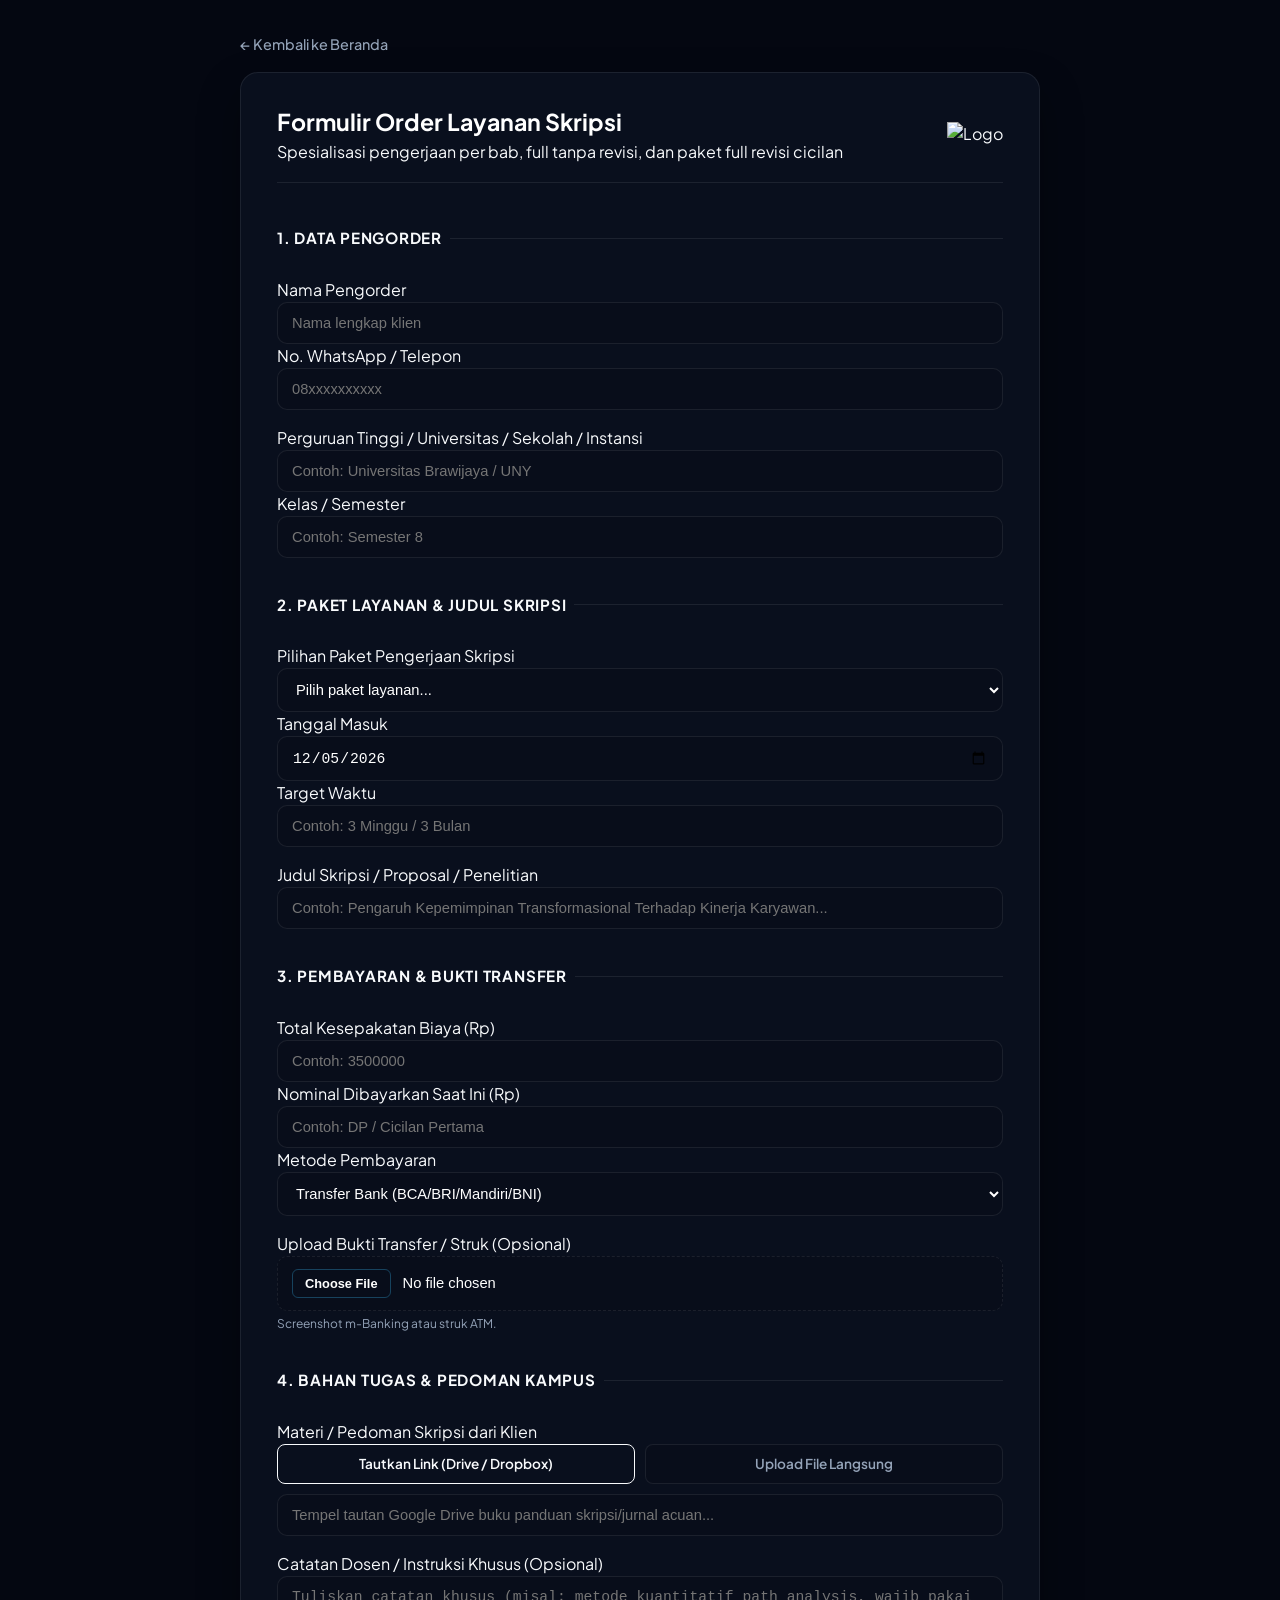
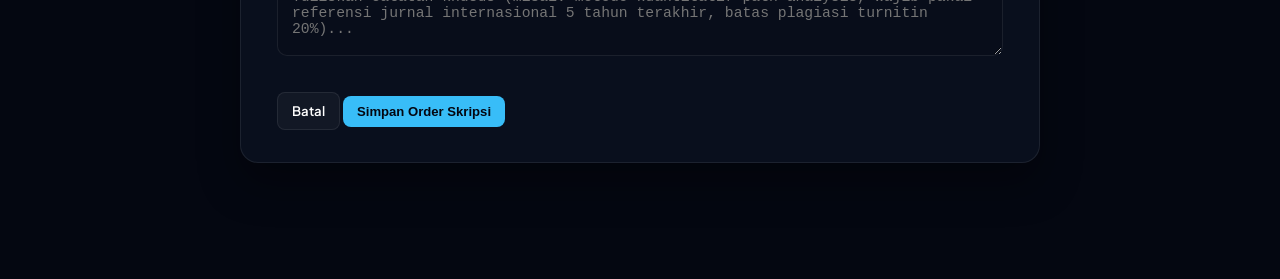
==== tambah-order.html @ 0f82cb57 "Add files via upload" ====
<!DOCTYPE html>
<html lang="id">
<head>
  <meta charset="UTF-8" />
  <meta name="viewport" content="width=device-width, initial-scale=1.0, viewport-fit=cover" />
  <title>Tambah Order Skripsi - JOKMASOK.CO</title>
  <link rel="preconnect" href="https://fonts.googleapis.com" />
  <link rel="preconnect" href="https://fonts.gstatic.com" crossorigin />
  <link href="https://fonts.googleapis.com/css2?family=Plus+Jakarta+Sans:wght@400;500;600;700&display=swap" rel="stylesheet" />
  <link rel="stylesheet" href="style.css" />
  <style>
    .form-page-container {
      max-width: 840px;
      margin: 32px auto;
      padding: 0 20px 60px;
    }

    .form-card {
      background: var(--panel-bg);
      border: 1px solid var(--panel-border);
      border-radius: 18px;
      padding: 32px 36px;
      box-shadow: 0 20px 40px rgba(0, 0, 0, 0.35);
      margin-top: 16px;
    }

    .form-header {
      margin-bottom: 24px;
      border-bottom: 1px solid rgba(255, 255, 255, 0.08);
      padding-bottom: 18px;
      display: flex;
      justify-content: space-between;
      align-items: center;
    }

    .form-header h1 {
      font-size: 1.45rem;
      font-weight: 700;
      color: #fff;
    }

    .form-section-title {
      font-size: 0.95rem;
      font-weight: 700;
      color: var(--accent-blue);
      text-transform: uppercase;
      letter-spacing: 0.05em;
      margin: 20px 0 12px;
      display: flex;
      align-items: center;
      gap: 8px;
    }

    .form-section-title::after {
      content: '';
      flex: 1;
      height: 1px;
      background: rgba(255, 255, 255, 0.08);
    }

    .form-grid {
      display: flex;
      flex-direction: column;
      gap: 16px;
    }

    .form-group select,
    .form-group textarea,
    .form-group input {
      background: #080d1a;
      border: 1px solid var(--panel-border);
      padding: 12px 14px;
      border-radius: 10px;
      color: #fff;
      font-size: 0.92rem;
      outline: none;
      width: 100%;
      transition: border-color 0.2s ease, box-shadow 0.2s ease;
    }

    .form-group textarea {
      resize: vertical;
      min-height: 80px;
    }

    .form-group select:focus,
    .form-group textarea:focus,
    .form-group input:focus {
      border-color: var(--accent-blue);
      box-shadow: 0 0 12px rgba(56, 189, 248, 0.25);
    }

    .form-group select option {
      background: #0d162e;
      color: #fff;
    }

    /* Sub-menu dinamis paket skripsi */
    .dynamic-box {
      background: rgba(56, 189, 248, 0.04);
      border: 1px dashed rgba(56, 189, 248, 0.25);
      border-radius: 12px;
      padding: 16px;
      margin-top: -6px;
      display: none;
      animation: fadeIn 0.25s ease-in-out;
    }

    .dynamic-box.active {
      display: block;
    }

    @keyframes fadeIn {
      from { opacity: 0; transform: translateY(-4px); }
      to { opacity: 1; transform: translateY(0); }
    }

    /* Selector Bahan Tugas */
    .attachment-mode-selector {
      display: flex;
      gap: 10px;
      margin-bottom: 10px;
    }

    .mode-btn {
      flex: 1;
      padding: 9px 12px;
      background: #080d1a;
      border: 1px solid var(--panel-border);
      color: var(--text-muted);
      border-radius: 8px;
      font-size: 0.85rem;
      font-weight: 600;
      text-align: center;
      cursor: pointer;
      transition: all 0.2s ease;
    }

    .mode-btn.active {
      background: var(--accent-soft);
      border-color: var(--accent-blue);
      color: var(--accent-blue);
    }

    .attachment-panel {
      display: none;
    }

    .attachment-panel.active {
      display: block;
    }

    .file-input-wrapper input[type="file"] {
      border: 1px dashed var(--panel-border);
      cursor: pointer;
    }

    .file-input-wrapper input[type="file"]::file-selector-button {
      background: var(--accent-soft);
      color: var(--accent-blue);
      border: 1px solid rgba(56, 189, 248, 0.3);
      padding: 6px 12px;
      border-radius: 6px;
      font-size: 0.8rem;
      font-weight: 600;
      cursor: pointer;
      margin-right: 12px;
      transition: all 0.2s ease;
    }

    .file-input-wrapper input[type="file"]::file-selector-button:hover {
      background: var(--accent-blue);
      color: #041022;
    }

    .btn-back {
      color: var(--text-muted);
      text-decoration: none;
      font-size: 0.9rem;
      font-weight: 500;
      display: inline-flex;
      align-items: center;
      gap: 6px;
      transition: color 0.2s;
    }

    .btn-back:hover {
      color: var(--accent-blue);
    }

    .info-badge {
      font-size: 0.78rem;
      color: var(--accent-blue);
      margin-top: 6px;
      display: block;
    }
  </style>
</head>
<body>

  <div class="form-page-container">
    <a href="index.html" class="btn-back">← Kembali ke Beranda</a>

    <div class="form-card elevate-card">
      <div class="form-header">
        <div>
          <h1>Formulir Order Layanan Skripsi</h1>
          <p class="subtitle">Spesialisasi pengerjaan per bab, full tanpa revisi, dan paket full revisi cicilan</p>
        </div>
        <img src="logo.png" alt="Logo" class="brand-logo" />
      </div>

      <form id="form-order-page" class="form-grid">
        
        <!-- ================= BAGIAN 1: IDENTITAS PENGORDER ================= -->
        <div class="form-section-title">1. Data Pengorder</div>

        <div class="form-group-row">
          <div class="form-group">
            <label for="client-name">Nama Pengorder</label>
            <input type="text" id="client-name" placeholder="Nama lengkap klien" required />
          </div>
          <div class="form-group">
            <label for="client-phone">No. WhatsApp / Telepon</label>
            <input type="tel" id="client-phone" placeholder="08xxxxxxxxxx" required />
          </div>
        </div>

        <div class="form-group-row">
          <div class="form-group" style="flex: 2;">
            <label for="client-institution">Perguruan Tinggi / Universitas / Sekolah / Instansi</label>
            <input type="text" id="client-institution" placeholder="Contoh: Universitas Brawijaya / UNY" required />
          </div>
          <div class="form-group" style="flex: 1;">
            <label for="client-level">Kelas / Semester</label>
            <input type="text" id="client-level" placeholder="Contoh: Semester 8" required />
          </div>
        </div>

        <!-- ================= BAGIAN 2: PAKET LAYANAN SKRIPSI ================= -->
        <div class="form-section-title">2. Paket Layanan & Judul Skripsi</div>

        <div class="form-group-row">
          <div class="form-group" style="flex: 2;">
            <label for="skripsi-package">Pilihan Paket Pengerjaan Skripsi</label>
            <select id="skripsi-package" required>
              <option value="" disabled selected>Pilih paket layanan...</option>
              <option value="Pengerjaan Per Bab">Pengerjaan Per Bab</option>
              <option value="Full Skripsi Tanpa Revisi">Full Skripsi Sekali Jadi (Tanpa Revisi)</option>
              <option value="Full Revisi Pengerjaan Skripsi">Full Revisi Pengerjaan Skripsi (Bisa Dicicil)</option>
              <option value="Tugas Non-Skripsi / Makalah / Lainnya">Tugas Lainnya (Makalah/Koding/PPT)</option>
            </select>
          </div>
          <div class="form-group" style="flex: 1;">
            <label for="order-date">Tanggal Masuk</label>
            <input type="date" id="order-date" required />
          </div>
          <div class="form-group" style="flex: 1;">
            <label for="duration">Target Waktu</label>
            <input type="text" id="duration" placeholder="Contoh: 3 Minggu / 3 Bulan" required />
          </div>
        </div>

        <!-- Dinamis 2A: Pemilihan Bab (Jika Pengerjaan Per Bab) -->
        <div id="box-per-bab" class="dynamic-box">
          <div class="form-group">
            <label for="selected-bab">Pilih Bab yang Dikerjakan</label>
            <select id="selected-bab">
              <option value="Bab 1 (Pendahuluan)">Bab 1 (Pendahuluan & Rumusan Masalah)</option>
              <option value="Bab 2 (Tinjauan Pustaka)">Bab 2 (Tinjauan Pustaka / Landasan Teori)</option>
              <option value="Bab 3 (Metodologi Penelitian)">Bab 3 (Metode Penelitian)</option>
              <option value="Bab 4 (Hasil & Pembahasan)">Bab 4 (Hasil & Pembahasan / Olah Data)</option>
              <option value="Bab 5 (Kesimpulan & Saran)">Bab 5 (Penutup / Kesimpulan)</option>
              <option value="Proposal (Bab 1 - 3)">Proposal Lengkap (Bab 1, 2, dan 3)</option>
              <option value="Bab 4 - 5 (Hasil & Penutup)">Bab 4 dan 5 (Hasil Penelitian & Penutup)</option>
            </select>
          </div>
        </div>

        <!-- Dinamis 2B: Skema Cicilan (Jika Full Revisi Skripsi) -->
        <div id="box-full-revisi" class="dynamic-box">
          <div class="form-group">
            <label for="installment-scheme">Pilih Skema Cicilan Pembayaran</label>
            <select id="installment-scheme">
              <option value="Pembayaran Per Revisi">Pembayaran Per Revisi (Bayar setiap kali acc revisi)</option>
              <option value="Per Minggu (12 Minggu)">Per Minggu (12 Kali Pembayaran / 12 Minggu)</option>
              <option value="Per Bulan (3 Bulan)">Per Bulan (3 Kali Pembayaran / 3 Bulan)</option>
              <option value="2x Bayar (DP 70% & Pelunasan 30%)">2x Pembayaran (DP 70% di Awal & 30% di Akhir)</option>
            </select>
            <span id="installment-hint" class="info-badge"></span>
          </div>
        </div>

        <div class="form-group">
          <label for="task-title">Judul Skripsi / Proposal / Penelitian</label>
          <input type="text" id="task-title" placeholder="Contoh: Pengaruh Kepemimpinan Transformasional Terhadap Kinerja Karyawan..." required />
        </div>

        <!-- ================= BAGIAN 3: KEUANGAN & PEMBAYARAN ================= -->
        <div class="form-section-title">3. Pembayaran & Bukti Transfer</div>

        <div class="form-group-row">
          <div class="form-group">
            <label for="total-deal-price">Total Kesepakatan Biaya (Rp)</label>
            <input type="number" id="total-deal-price" placeholder="Contoh: 3500000" min="0" required />
          </div>
          <div class="form-group">
            <label for="amount-paid">Nominal Dibayarkan Saat Ini (Rp)</label>
            <input type="number" id="amount-paid" placeholder="Contoh: DP / Cicilan Pertama" min="0" required />
          </div>
          <div class="form-group">
            <label for="payment-method">Metode Pembayaran</label>
            <select id="payment-method" required>
              <option value="Transfer Bank">Transfer Bank (BCA/BRI/Mandiri/BNI)</option>
              <option value="QRIS">QRIS All Payment</option>
              <option value="E-Wallet">E-Wallet (Dana/GoPay/OVO/ShopeePay)</option>
            </select>
          </div>
        </div>

        <!-- Bukti Pembayaran -->
        <div class="form-group file-input-wrapper">
          <label for="payment-proof-file">Upload Bukti Transfer / Struk (Opsional)</label>
          <input type="file" id="payment-proof-file" accept=".png,.jpg,.jpeg,.pdf" />
          <span style="font-size: 0.75rem; color: var(--text-muted); display: block; margin-top: 4px;">
            Screenshot m-Banking atau struk ATM.
          </span>
        </div>

        <!-- ================= BAGIAN 4: BAHAN SKRIPSI & INSTRUKSI ================= -->
        <div class="form-section-title">4. Bahan Tugas & Pedoman Kampus</div>

        <div class="form-group">
          <label>Materi / Pedoman Skripsi dari Klien</label>
          <div class="attachment-mode-selector">
            <div id="btn-mode-link" class="mode-btn active">Tautkan Link (Drive / Dropbox)</div>
            <div id="btn-mode-upload" class="mode-btn">Upload File Langsung</div>
          </div>

          <!-- Panel 1: Input Link -->
          <div id="panel-link" class="attachment-panel active">
            <input type="url" id="task-link" placeholder="Tempel tautan Google Drive buku panduan skripsi/jurnal acuan..." />
          </div>

          <!-- Panel 2: Upload File -->
          <div id="panel-upload" class="attachment-panel file-input-wrapper">
            <input type="file" id="task-file" accept=".pdf,.doc,.docx,.zip,.rar" />
          </div>
        </div>

        <div class="form-group">
          <label for="task-notes">Catatan Dosen / Instruksi Khusus (Opsional)</label>
          <textarea id="task-notes" placeholder="Tuliskan catatan khusus (misal: metode kuantitatif path analysis, wajib pakai referensi jurnal internasional 5 tahun terakhir, batas plagiasi turnitin 20%)..."></textarea>
        </div>

        <!-- Aksi Tombol -->
        <div class="modal-actions" style="margin-top: 14px;">
          <a href="index.html" class="btn-secondary" style="text-decoration: none;">Batal</a>
          <button type="submit" id="btn-submit-order" class="btn-primary">Simpan Order Skripsi</button>
        </div>

      </form>
    </div>
  </div>

  <script>
    // URL Web App Google Apps Script Terbaru
    const API_URL = "https://script.google.com/macros/s/AKfycbxgwyni7Nhd3OfDD9-manjDxLMxlhhfMTYyZ_dQqbTffcP61SidX2C4ayyUXBh-RObB/exec";

    document.addEventListener('DOMContentLoaded', () => {
      const dateInput = document.getElementById('order-date');
      if (dateInput) {
        dateInput.value = new Date().toISOString().split('T')[0];
      }

      const selectPackage = document.getElementById('skripsi-package');
      const boxPerBab = document.getElementById('box-per-bab');
      const boxFullRevisi = document.getElementById('box-full-revisi');
      const selectInstallment = document.getElementById('installment-scheme');
      const installmentHint = document.getElementById('installment-hint');
      const inputTotalDeal = document.getElementById('total-deal-price');
      const inputAmountPaid = document.getElementById('amount-paid');

      const updateHints = () => {
        const total = Number(inputTotalDeal.value) || 0;
        const scheme = selectInstallment.value;

        if (selectPackage.value === 'Full Revisi Pengerjaan Skripsi') {
          if (scheme === '2x Bayar (DP 70% & Pelunasan 30%)' && total > 0) {
            const dp70 = Math.round(total * 0.7);
            const sisa30 = total - dp70;
            installmentHint.textContent = `💡 DP 70%: Rp ${dp70.toLocaleString('id-ID')} | Sisa 30%: Rp ${sisa30.toLocaleString('id-ID')}`;
            if (!inputAmountPaid.value || inputAmountPaid.value == 0) {
              inputAmountPaid.value = dp70;
            }
          } else if (scheme === 'Per Minggu (12 Minggu)' && total > 0) {
            const perWeek = Math.round(total / 12);
            installmentHint.textContent = `💡 Cicilan 12x: sekitar Rp ${perWeek.toLocaleString('id-ID')} / minggu`;
          } else if (scheme === 'Per Bulan (3 Bulan)' && total > 0) {
            const perMonth = Math.round(total / 3);
            installmentHint.textContent = `💡 Cicilan 3x: sekitar Rp ${perMonth.toLocaleString('id-ID')} / bulan`;
          } else {
            installmentHint.textContent = '💡 Biaya ditagihkan bertahap setiap hasil revisi dosen diserahkan.';
          }
        }
      };

      selectPackage.addEventListener('change', () => {
        const val = selectPackage.value;
        if (val === 'Pengerjaan Per Bab') {
          boxPerBab.classList.add('active');
          boxFullRevisi.classList.remove('active');
        } else if (val === 'Full Revisi Pengerjaan Skripsi') {
          boxPerBab.classList.remove('active');
          boxFullRevisi.classList.add('active');
          updateHints();
        } else {
          boxPerBab.classList.remove('active');
          boxFullRevisi.classList.remove('active');
        }
      });

      selectInstallment.addEventListener('change', updateHints);
      inputTotalDeal.addEventListener('input', updateHints);

      const btnModeLink = document.getElementById('btn-mode-link');
      const btnModeUpload = document.getElementById('btn-mode-upload');
      const panelLink = document.getElementById('panel-link');
      const panelUpload = document.getElementById('panel-upload');
      let activeMode = 'link';

      btnModeLink.addEventListener('click', () => {
        activeMode = 'link';
        btnModeLink.classList.add('active');
        btnModeUpload.classList.remove('active');
        panelLink.classList.add('active');
        panelUpload.classList.remove('active');
      });

      btnModeUpload.addEventListener('click', () => {
        activeMode = 'upload';
        btnModeUpload.classList.add('active');
        btnModeLink.classList.remove('active');
        panelUpload.classList.add('active');
        panelLink.classList.remove('active');
      });

      const fileToBase64 = (file) => new Promise((resolve, reject) => {
        const reader = new FileReader();
        reader.readAsDataURL(file);
        reader.onload = () => resolve(reader.result.split(',')[1]);
        reader.onerror = (err) => reject(err);
      });

      const form = document.getElementById('form-order-page');
      form.addEventListener('submit', async (e) => {
        e.preventDefault();

        const submitBtn = document.getElementById('btn-submit-order');
        submitBtn.disabled = true;
        submitBtn.textContent = 'Menyimpan ke Sistem...';

        const clientName = document.getElementById('client-name').value.trim();
        const clientPhone = document.getElementById('client-phone').value.trim();
        const clientInstitution = document.getElementById('client-institution').value.trim();
        const clientLevel = document.getElementById('client-level').value.trim();

        const skripsiPackage = selectPackage.value;
        let packageDetail = skripsiPackage;
        let installmentDetail = '-';

        if (skripsiPackage === 'Pengerjaan Per Bab') {
          packageDetail = `Per Bab: ${document.getElementById('selected-bab').value}`;
        } else if (skripsiPackage === 'Full Revisi Pengerjaan Skripsi') {
          installmentDetail = selectInstallment.value;
        }

        const orderDate = document.getElementById('order-date').value;
        const duration = document.getElementById('duration').value.trim();
        const taskTitle = document.getElementById('task-title').value.trim();

        const totalDealPrice = Number(inputTotalDeal.value) || 0;
        const amountPaid = Number(inputAmountPaid.value) || 0;
        const paymentMethod = document.getElementById('payment-method').value;
        const taskNotes = document.getElementById('task-notes').value.trim();

        let attachmentLink = '';
        let taskFileBase64 = '';
        let taskFileName = '';
        let taskFileType = '';

        if (activeMode === 'link') {
          attachmentLink = document.getElementById('task-link').value.trim();
        } else {
          const taskFileInput = document.getElementById('task-file');
          if (taskFileInput.files.length > 0) {
            const f = taskFileInput.files[0];
            taskFileName = f.name;
            taskFileType = f.type;
            taskFileBase64 = await fileToBase64(f);
          }
        }

        let proofBase64 = '';
        let proofFileName = '';
        let proofFileType = '';
        const proofInput = document.getElementById('payment-proof-file');
        if (proofInput.files.length > 0) {
          const pf = proofInput.files[0];
          proofFileName = 'BUKTI_' + pf.name;
          proofFileType = pf.type;
          proofBase64 = await fileToBase64(pf);
        }

        const payload = {
          clientName,
          clientPhone,
          clientInstitution,
          clientLevel,
          packageDetail,
          installmentDetail,
          orderDate,
          duration,
          taskTitle,
          totalDealPrice,
          amountPaid,
          paymentMethod,
          attachmentLink,
          taskFileName,
          taskFileType,
          taskFileBase64,
          proofFileName,
          proofFileType,
          proofBase64,
          taskNotes
        };

        try {
          await fetch(API_URL, {
            method: 'POST',
            mode: 'no-cors',
            headers: { 'Content-Type': 'application/json' },
            body: JSON.stringify(payload)
          });

          alert('Order skripsi berhasil dicatat ke sistem!');
          window.location.href = 'index.html';
        } catch (err) {
          console.error(err);
          alert('Gagal menyimpan order.');
          submitBtn.disabled = false;
          submitBtn.textContent = 'Simpan Order Skripsi';
        }
      });
    });
  </script>
</body>
</html>
---- style.css ----
:root {
  --bg-main: #040711;
  --panel-bg: #090f1d;
  --panel-card: #0d1527;
  --panel-border: rgba(255, 255, 255, 0.08);
  --accent-cyan: #38bdf8;
  --accent-cyan-glow: rgba(56, 189, 248, 0.15);
  --text-main: #f8fafc;
  --text-muted: #94a3b8;
  --status-queue: #f59e0b;
  --status-progress: #38bdf8;
  --status-review: #a855f7;
  --status-success: #22c55e;
}

*, *::before, *::after {
  box-sizing: border-box;
  margin: 0;
  padding: 0;
}

html {
  font-size: 16px;
  -webkit-text-size-adjust: 100%;
}

body {
  background-color: var(--bg-main);
  color: var(--text-main);
  font-family: 'Plus Jakarta Sans', -apple-system, BlinkMacSystemFont, sans-serif;
  line-height: 1.5;
  min-height: 100dvh;
  padding-bottom: max(24px, env(safe-area-inset-bottom));
}

/* Animasi Muncul Lembut Halaman */
@keyframes fadeInUp {
  from {
    opacity: 0;
    transform: translateY(10px);
  }
  to {
    opacity: 1;
    transform: translateY(0);
  }
}

.app-container {
  width: 100%;
  max-width: 1100px;
  margin: 0 auto;
  padding: 16px 14px 40px;
  animation: fadeInUp 0.35s cubic-bezier(0.16, 1, 0.3, 1) forwards;
}

/* Header Sticky Mobile */
.app-header {
  position: sticky;
  top: 0;
  z-index: 100;
  background: rgba(4, 7, 17, 0.85);
  backdrop-filter: blur(14px);
  -webkit-backdrop-filter: blur(14px);
  border-bottom: 1px solid var(--panel-border);
  padding: 10px 16px;
  padding-top: max(10px, env(safe-area-inset-top));
  display: flex;
  justify-content: space-between;
  align-items: center;
}

.brand-wrapper {
  display: flex;
  align-items: center;
  gap: 12px;
}

.brand-title {
  font-size: 1.05rem;
  font-weight: 800;
  color: #fff;
  letter-spacing: -0.3px;
  line-height: 1.1;
}

.brand-tagline {
  font-size: 0.68rem;
  color: var(--accent-cyan);
  font-weight: 600;
}

/* Tombol dan Efek Sentuh */
.btn-icon {
  background: rgba(255, 255, 255, 0.05);
  border: 1px solid var(--panel-border);
  color: #fff;
  width: 38px;
  height: 38px;
  border-radius: 8px;
  display: inline-flex;
  align-items: center;
  justify-content: center;
  cursor: pointer;
  font-size: 1.1rem;
  transition: background 0.2s ease, transform 0.15s ease;
}

.btn-icon:hover {
  background: rgba(255, 255, 255, 0.1);
}

.btn-icon:active {
  transform: scale(0.95);
}

.btn-primary {
  background: var(--accent-cyan);
  color: #040711;
  font-size: 0.82rem;
  font-weight: 700;
  padding: 8px 14px;
  border-radius: 8px;
  border: none;
  cursor: pointer;
  text-decoration: none;
  display: inline-flex;
  align-items: center;
  justify-content: center;
  transition: transform 0.18s ease, opacity 0.18s ease, box-shadow 0.18s ease;
}

.btn-primary:hover {
  opacity: 0.92;
  box-shadow: 0 4px 14px rgba(56, 189, 248, 0.3);
}

.btn-primary:active {
  transform: scale(0.97);
}

.btn-secondary {
  background: rgba(255, 255, 255, 0.04);
  color: #fff;
  border: 1px solid var(--panel-border);
  font-size: 0.82rem;
  font-weight: 600;
  padding: 8px 14px;
  border-radius: 8px;
  cursor: pointer;
  text-decoration: none;
  display: inline-flex;
  align-items: center;
  justify-content: center;
  transition: background 0.18s ease, border-color 0.18s ease, transform 0.18s ease;
}

.btn-secondary:hover {
  background: rgba(255, 255, 255, 0.08);
  border-color: rgba(255, 255, 255, 0.18);
}

.btn-secondary:active {
  transform: scale(0.97);
}

/* Navigasi Drawer */
.menu-drawer {
  position: fixed;
  top: 0;
  left: -290px;
  width: min(280px, 80vw);
  height: 100%;
  background: var(--panel-bg);
  border-right: 1px solid var(--panel-border);
  z-index: 1000;
  padding: 20px 16px;
  transition: left 0.28s cubic-bezier(0.16, 1, 0.3, 1);
  display: flex;
  flex-direction: column;
}

.menu-drawer.open {
  left: 0;
}

.menu-overlay {
  position: fixed;
  inset: 0;
  background: rgba(0, 0, 0, 0.65);
  z-index: 999;
  opacity: 0;
  visibility: hidden;
  transition: opacity 0.25s ease;
}

.menu-overlay.active {
  opacity: 1;
  visibility: visible;
}

.nav-links {
  display: flex;
  flex-direction: column;
  gap: 6px;
  margin-top: 20px;
}

.nav-link {
  color: var(--text-muted);
  text-decoration: none;
  padding: 10px 14px;
  border-radius: 8px;
  font-size: 0.86rem;
  font-weight: 600;
  display: flex;
  align-items: center;
  gap: 10px;
  transition: background 0.2s ease, color 0.2s ease, transform 0.15s ease;
}

.nav-link:hover, .nav-link.active {
  background: var(--accent-cyan-glow);
  color: var(--accent-cyan);
  transform: translateX(3px);
}

/* Kartu Pintasan Hub & Animasi Melayang */
.hub-shortcuts {
  display: grid;
  grid-template-columns: repeat(auto-fit, minmax(280px, 1fr));
  gap: 12px;
  margin-bottom: 20px;
}

.hub-card {
  background: linear-gradient(145deg, rgba(13, 21, 39, 0.9) 0%, rgba(9, 15, 29, 0.9) 100%);
  border: 1px solid var(--panel-border);
  border-radius: 12px;
  padding: 16px;
  display: flex;
  flex-direction: column;
  justify-content: space-between;
  gap: 12px;
  transition: transform 0.22s ease, border-color 0.22s ease, box-shadow 0.22s ease;
}

.hub-card:hover {
  transform: translateY(-3px);
}

.hub-card.cyan {
  border-color: rgba(56, 189, 248, 0.25);
}

.hub-card.cyan:hover {
  border-color: rgba(56, 189, 248, 0.55);
  box-shadow: 0 10px 24px -6px rgba(56, 189, 248, 0.2);
}

.hub-card.amber {
  border-color: rgba(245, 158, 11, 0.25);
}

.hub-card.amber:hover {
  border-color: rgba(245, 158, 11, 0.55);
  box-shadow: 0 10px 24px -6px rgba(245, 158, 11, 0.2);
}

.hub-badge {
  font-size: 0.7rem;
  font-weight: 700;
  text-transform: uppercase;
  letter-spacing: 0.5px;
}

.hub-title {
  font-size: 1.05rem;
  color: #fff;
  margin: 2px 0 4px;
}

.hub-desc {
  font-size: 0.78rem;
  color: var(--text-muted);
}

/* Bagian Judul Section */
.section-header {
  display: flex;
  justify-content: space-between;
  align-items: flex-end;
  margin: 20px 0 10px;
}

.section-title {
  font-size: 0.88rem;
  font-weight: 700;
  color: #fff;
  letter-spacing: 0.2px;
}

.section-subtitle {
  font-size: 0.72rem;
  color: var(--text-muted);
}

/* Grid Kartu Metrik */
.metrics-row {
  display: grid;
  grid-template-columns: repeat(2, 1fr);
  gap: 10px;
  margin-bottom: 16px;
}

@media (min-width: 768px) {
  .metrics-row {
    grid-template-columns: repeat(4, 1fr);
    gap: 14px;
  }
}

.metric-box {
  background: var(--panel-bg);
  border: 1px solid var(--panel-border);
  border-radius: 12px;
  padding: 12px 14px;
  min-width: 0;
  transition: transform 0.2s ease, border-color 0.2s ease, background 0.2s ease;
}

.metric-box:hover {
  transform: translateY(-2px);
  border-color: rgba(255, 255, 255, 0.16);
  background: #0d1527;
}

.metric-label {
  font-size: 0.7rem;
  font-weight: 700;
  color: var(--text-muted);
  text-transform: uppercase;
  letter-spacing: 0.4px;
  white-space: nowrap;
  overflow: hidden;
  text-overflow: ellipsis;
}

.metric-val {
  font-size: clamp(1.1rem, 4vw, 1.45rem);
  font-weight: 800;
  color: #fff;
  margin: 3px 0 1px;
  white-space: nowrap;
  overflow: hidden;
  text-overflow: ellipsis;
}

.metric-hint {
  font-size: 0.68rem;
  color: var(--text-muted);
}

/* Tabel Responsif */
.table-panel {
  background: var(--panel-bg);
  border: 1px solid var(--panel-border);
  border-radius: 12px;
  padding: 14px;
  overflow-x: auto;
}

.data-table {
  width: 100%;
  border-collapse: collapse;
  font-size: 0.84rem;
  text-align: left;
}

.data-table th {
  padding: 10px 12px;
  border-bottom: 1px solid var(--panel-border);
  color: var(--text-muted);
  font-size: 0.72rem;
  text-transform: uppercase;
}

.data-table td {
  padding: 12px;
  border-bottom: 1px solid rgba(255, 255, 255, 0.04);
  color: #f1f5f9;
}

.data-table tr {
  transition: background 0.18s ease;
}

.data-table tr:hover td {
  background: rgba(255, 255, 255, 0.02);
}

/* Mode Kartu Mobile (Layar <= 640px) */
@media (max-width: 640px) {
  .table-panel {
    background: transparent;
    border: none;
    padding: 0;
  }

  .data-table, .data-table tbody {
    display: block;
    width: 100%;
  }

  .data-table thead {
    display: none;
  }

  .data-table tr {
    display: flex;
    flex-direction: column;
    background: var(--panel-bg);
    border: 1px solid var(--panel-border);
    border-radius: 12px;
    padding: 14px;
    margin-bottom: 10px;
    gap: 8px;
    transition: transform 0.2s ease, border-color 0.2s ease;
  }

  .data-table tr:active {
    transform: scale(0.99);
  }

  .data-table td {
    padding: 0;
    border: none;
  }

  .m-top {
    display: flex;
    justify-content: space-between;
    align-items: center;
  }

  .m-action {
    margin-top: 4px;
    padding-top: 8px;
    border-top: 1px solid rgba(255, 255, 255, 0.06);
  }

  .m-action .btn-secondary {
    width: 100%;
  }
}
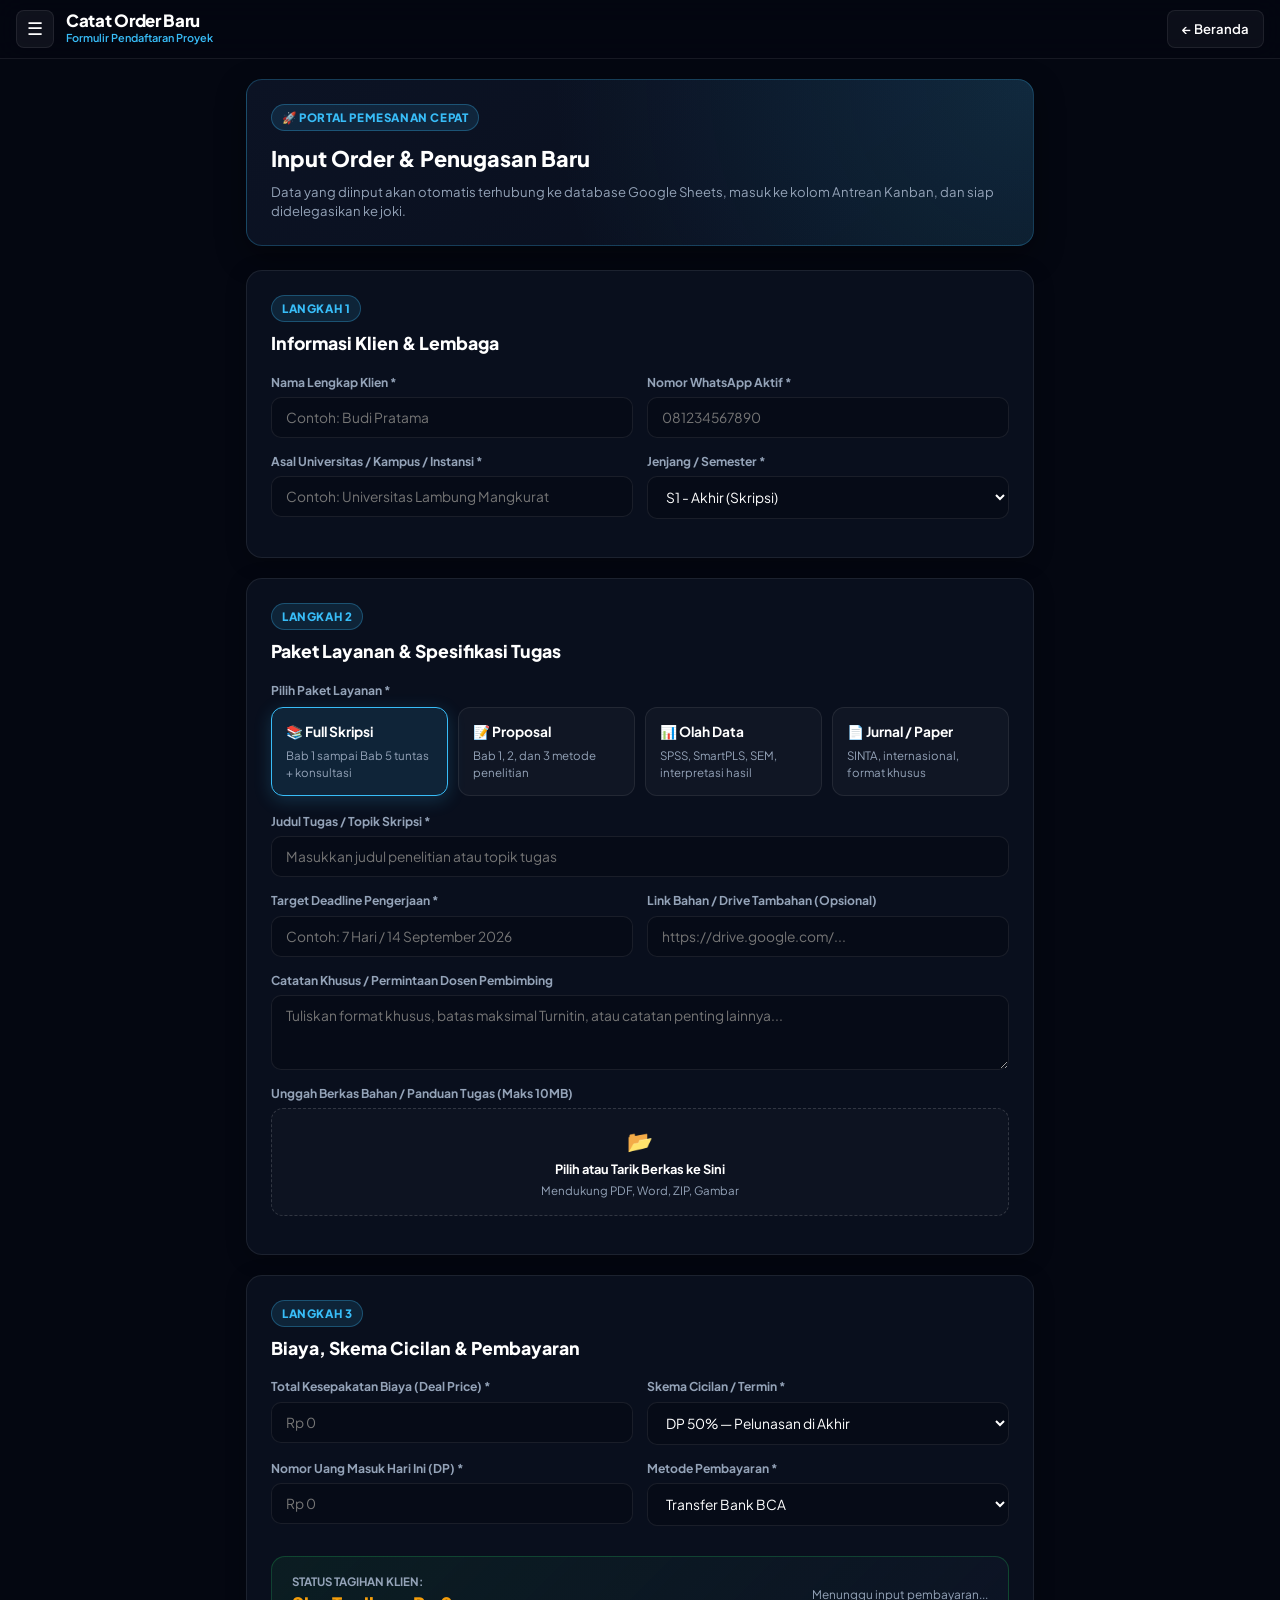
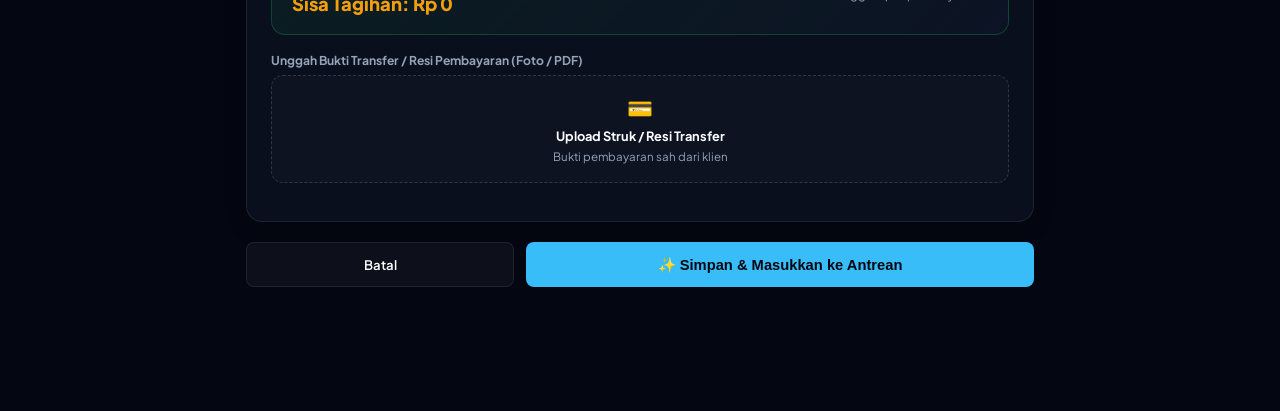
==== commit c37a1a2b: "Update tambah-order.html" ====
--- a/tambah-order.html
+++ b/tambah-order.html
@@ -2,557 +2,582 @@
 <html lang="id">
 <head>
   <meta charset="UTF-8" />
-  <meta name="viewport" content="width=device-width, initial-scale=1.0, viewport-fit=cover" />
-  <title>Tambah Order Skripsi - JOKMASOK.CO</title>
+  <meta name="viewport" content="width=device-width, initial-scale=1.0, maximum-scale=1.0, user-scalable=no, viewport-fit=cover" />
+  <title>Input Order Baru - JOKMASOK.CO</title>
   <link rel="preconnect" href="https://fonts.googleapis.com" />
   <link rel="preconnect" href="https://fonts.gstatic.com" crossorigin />
-  <link href="https://fonts.googleapis.com/css2?family=Plus+Jakarta+Sans:wght@400;500;600;700&display=swap" rel="stylesheet" />
+  <link href="https://fonts.googleapis.com/css2?family=Plus+Jakarta+Sans:wght@400;500;600;700;800&display=swap" rel="stylesheet" />
   <link rel="stylesheet" href="style.css" />
   <style>
-    .form-page-container {
-      max-width: 840px;
-      margin: 32px auto;
-      padding: 0 20px 60px;
-    }
-
-    .form-card {
+    /* Styling Khusus Formulir Premium */
+    .order-page-wrapper {
+      max-width: 820px;
+      margin: 20px auto;
+      padding: 0 16px 80px;
+    }
+
+    .order-hero-banner {
+      background: radial-gradient(circle at top right, rgba(56, 189, 248, 0.15) 0%, transparent 60%),
+                  linear-gradient(145deg, rgba(13, 21, 39, 0.9) 0%, rgba(9, 15, 29, 0.95) 100%);
+      border: 1px solid rgba(56, 189, 248, 0.25);
+      border-radius: 16px;
+      padding: 24px;
+      margin-bottom: 24px;
+      box-shadow: 0 10px 30px rgba(0, 0, 0, 0.4);
+    }
+
+    .form-step-container {
       background: var(--panel-bg);
       border: 1px solid var(--panel-border);
-      border-radius: 18px;
-      padding: 32px 36px;
-      box-shadow: 0 20px 40px rgba(0, 0, 0, 0.35);
-      margin-top: 16px;
-    }
-
-    .form-header {
-      margin-bottom: 24px;
-      border-bottom: 1px solid rgba(255, 255, 255, 0.08);
-      padding-bottom: 18px;
+      border-radius: 16px;
+      padding: 24px;
+      margin-bottom: 20px;
+      box-shadow: 0 4px 20px rgba(0, 0, 0, 0.25);
+    }
+
+    .step-badge {
+      display: inline-flex;
+      align-items: center;
+      gap: 6px;
+      background: rgba(56, 189, 248, 0.12);
+      border: 1px solid rgba(56, 189, 248, 0.3);
+      color: var(--accent-cyan);
+      font-size: 0.72rem;
+      font-weight: 800;
+      text-transform: uppercase;
+      letter-spacing: 0.6px;
+      padding: 4px 10px;
+      border-radius: 20px;
+      margin-bottom: 8px;
+    }
+
+    .step-title {
+      font-size: 1.1rem;
+      font-weight: 800;
+      color: #fff;
+      margin-bottom: 16px;
+    }
+
+    /* Pilihan Paket Visual (Card Selector) */
+    .package-grid {
+      display: grid;
+      grid-template-columns: repeat(auto-fit, minmax(160px, 1fr));
+      gap: 10px;
+      margin-bottom: 16px;
+    }
+
+    .package-card {
+      background: rgba(255, 255, 255, 0.03);
+      border: 1px solid var(--panel-border);
+      border-radius: 12px;
+      padding: 14px;
+      cursor: pointer;
+      transition: all 0.2s ease;
+      display: flex;
+      flex-direction: column;
+      justify-content: space-between;
+    }
+
+    .package-card:hover {
+      border-color: rgba(56, 189, 248, 0.4);
+      background: rgba(56, 189, 248, 0.05);
+      transform: translateY(-2px);
+    }
+
+    .package-card.selected {
+      border-color: var(--accent-cyan);
+      background: rgba(56, 189, 248, 0.12);
+      box-shadow: 0 4px 18px rgba(56, 189, 248, 0.2);
+    }
+
+    .package-card-name {
+      font-size: 0.86rem;
+      font-weight: 700;
+      color: #fff;
+      margin-bottom: 4px;
+    }
+
+    .package-card-desc {
+      font-size: 0.72rem;
+      color: var(--text-muted);
+    }
+
+    /* Input Field & Grid */
+    .form-grid-2 {
+      display: grid;
+      grid-template-columns: repeat(2, 1fr);
+      gap: 14px;
+    }
+
+    @media (max-width: 640px) {
+      .form-grid-2 {
+        grid-template-columns: 1fr;
+      }
+    }
+
+    .custom-input-group {
+      display: flex;
+      flex-direction: column;
+      gap: 6px;
+      margin-bottom: 14px;
+    }
+
+    .custom-input-group label {
+      font-size: 0.76rem;
+      font-weight: 700;
+      color: var(--text-muted);
+    }
+
+    .custom-input {
+      background: #060b17;
+      border: 1px solid var(--panel-border);
+      border-radius: 10px;
+      padding: 11px 14px;
+      color: #fff;
+      font-size: 0.86rem;
+      font-family: inherit;
+      outline: none;
+      transition: border-color 0.2s ease, box-shadow 0.2s ease;
+    }
+
+    .custom-input:focus {
+      border-color: var(--accent-cyan);
+      box-shadow: 0 0 0 3px rgba(56, 189, 248, 0.15);
+    }
+
+    /* Upload Box Estetik */
+    .upload-zone {
+      border: 1.5px dashed rgba(255, 255, 255, 0.15);
+      background: rgba(255, 255, 255, 0.02);
+      border-radius: 12px;
+      padding: 16px;
+      text-align: center;
+      cursor: pointer;
+      transition: all 0.2s ease;
+      position: relative;
+    }
+
+    .upload-zone:hover {
+      border-color: var(--accent-cyan);
+      background: rgba(56, 189, 248, 0.04);
+    }
+
+    .upload-zone input[type="file"] {
+      position: absolute;
+      inset: 0;
+      opacity: 0;
+      cursor: pointer;
+      width: 100%;
+      height: 100%;
+    }
+
+    /* Ringkasan Kalkulasi Live */
+    .live-finance-card {
+      background: linear-gradient(135deg, rgba(34, 197, 94, 0.08) 0%, rgba(15, 23, 42, 0.6) 100%);
+      border: 1px solid rgba(34, 197, 94, 0.25);
+      border-radius: 14px;
+      padding: 16px 20px;
+      margin: 16px 0;
       display: flex;
       justify-content: space-between;
       align-items: center;
-    }
-
-    .form-header h1 {
-      font-size: 1.45rem;
-      font-weight: 700;
-      color: #fff;
-    }
-
-    .form-section-title {
-      font-size: 0.95rem;
-      font-weight: 700;
-      color: var(--accent-blue);
-      text-transform: uppercase;
-      letter-spacing: 0.05em;
-      margin: 20px 0 12px;
-      display: flex;
-      align-items: center;
-      gap: 8px;
-    }
-
-    .form-section-title::after {
-      content: '';
-      flex: 1;
-      height: 1px;
-      background: rgba(255, 255, 255, 0.08);
-    }
-
-    .form-grid {
-      display: flex;
-      flex-direction: column;
-      gap: 16px;
-    }
-
-    .form-group select,
-    .form-group textarea,
-    .form-group input {
-      background: #080d1a;
-      border: 1px solid var(--panel-border);
-      padding: 12px 14px;
-      border-radius: 10px;
-      color: #fff;
-      font-size: 0.92rem;
-      outline: none;
-      width: 100%;
-      transition: border-color 0.2s ease, box-shadow 0.2s ease;
-    }
-
-    .form-group textarea {
-      resize: vertical;
-      min-height: 80px;
-    }
-
-    .form-group select:focus,
-    .form-group textarea:focus,
-    .form-group input:focus {
-      border-color: var(--accent-blue);
-      box-shadow: 0 0 12px rgba(56, 189, 248, 0.25);
-    }
-
-    .form-group select option {
-      background: #0d162e;
-      color: #fff;
-    }
-
-    /* Sub-menu dinamis paket skripsi */
-    .dynamic-box {
-      background: rgba(56, 189, 248, 0.04);
-      border: 1px dashed rgba(56, 189, 248, 0.25);
-      border-radius: 12px;
-      padding: 16px;
-      margin-top: -6px;
-      display: none;
-      animation: fadeIn 0.25s ease-in-out;
-    }
-
-    .dynamic-box.active {
-      display: block;
-    }
-
-    @keyframes fadeIn {
-      from { opacity: 0; transform: translateY(-4px); }
-      to { opacity: 1; transform: translateY(0); }
-    }
-
-    /* Selector Bahan Tugas */
-    .attachment-mode-selector {
-      display: flex;
-      gap: 10px;
-      margin-bottom: 10px;
-    }
-
-    .mode-btn {
-      flex: 1;
-      padding: 9px 12px;
-      background: #080d1a;
-      border: 1px solid var(--panel-border);
-      color: var(--text-muted);
-      border-radius: 8px;
-      font-size: 0.85rem;
-      font-weight: 600;
-      text-align: center;
-      cursor: pointer;
-      transition: all 0.2s ease;
-    }
-
-    .mode-btn.active {
-      background: var(--accent-soft);
-      border-color: var(--accent-blue);
-      color: var(--accent-blue);
-    }
-
-    .attachment-panel {
-      display: none;
-    }
-
-    .attachment-panel.active {
-      display: block;
-    }
-
-    .file-input-wrapper input[type="file"] {
-      border: 1px dashed var(--panel-border);
-      cursor: pointer;
-    }
-
-    .file-input-wrapper input[type="file"]::file-selector-button {
-      background: var(--accent-soft);
-      color: var(--accent-blue);
-      border: 1px solid rgba(56, 189, 248, 0.3);
-      padding: 6px 12px;
-      border-radius: 6px;
-      font-size: 0.8rem;
-      font-weight: 600;
-      cursor: pointer;
-      margin-right: 12px;
-      transition: all 0.2s ease;
-    }
-
-    .file-input-wrapper input[type="file"]::file-selector-button:hover {
-      background: var(--accent-blue);
-      color: #041022;
-    }
-
-    .btn-back {
-      color: var(--text-muted);
-      text-decoration: none;
-      font-size: 0.9rem;
-      font-weight: 500;
-      display: inline-flex;
-      align-items: center;
-      gap: 6px;
-      transition: color 0.2s;
-    }
-
-    .btn-back:hover {
-      color: var(--accent-blue);
-    }
-
-    .info-badge {
-      font-size: 0.78rem;
-      color: var(--accent-blue);
-      margin-top: 6px;
-      display: block;
+      flex-wrap: wrap;
+      gap: 12px;
     }
   </style>
 </head>
 <body>
 
-  <div class="form-page-container">
-    <a href="index.html" class="btn-back">← Kembali ke Beranda</a>
-
-    <div class="form-card elevate-card">
-      <div class="form-header">
-        <div>
-          <h1>Formulir Order Layanan Skripsi</h1>
-          <p class="subtitle">Spesialisasi pengerjaan per bab, full tanpa revisi, dan paket full revisi cicilan</p>
-        </div>
-        <img src="logo.png" alt="Logo" class="brand-logo" />
+  <!-- Menu Drawer Samping -->
+  <aside id="menu-drawer" class="menu-drawer">
+    <div style="display: flex; justify-content: space-between; align-items: center;">
+      <div>
+        <div style="font-weight: 800; font-size: 1.05rem; color: #fff;">JOKMASOK.CO</div>
+        <div style="font-size: 0.68rem; color: var(--accent-cyan);">Jasa Joki Aman dan Terpercaya</div>
       </div>
-
-      <form id="form-order-page" class="form-grid">
+      <button id="btn-close-menu" class="btn-icon" aria-label="Tutup Menu">✕</button>
+    </div>
+
+    <nav class="nav-links">
+      <a href="index.html" class="nav-link">📊 Dashboard Utama</a>
+      <a href="alur-tugas.html" class="nav-link">📋 Alur Tugas (Kanban)</a>
+      <a href="piutang-klien.html" class="nav-link">💰 Rekap Piutang Klien</a>
+      <a href="tambah-order.html" class="nav-link active">➕ Catat Order Baru</a>
+      <button id="menu-refresh" class="nav-link" style="background: none; border: none; width: 100%; cursor: pointer;">🔄 Sinkronkan Database</button>
+    </nav>
+  </aside>
+  <div id="sidebar-overlay" class="menu-overlay"></div>
+
+  <!-- Header Sticky -->
+  <header class="app-header">
+    <div class="brand-wrapper">
+      <button id="btn-open-menu" class="btn-icon" aria-label="Buka Menu">☰</button>
+      <div>
+        <div class="brand-title">Catat Order Baru</div>
+        <div class="brand-tagline">Formulir Pendaftaran Proyek</div>
+      </div>
+    </div>
+    <a href="index.html" class="btn-secondary">← Beranda</a>
+  </header>
+
+  <main class="order-page-wrapper">
+
+    <!-- Hero Header Info -->
+    <section class="order-hero-banner">
+      <span class="step-badge">🚀 Portal Pemesanan Cepat</span>
+      <h1 style="font-size: 1.35rem; font-weight: 800; color: #fff; margin: 4px 0 6px;">Input Order & Penugasan Baru</h1>
+      <p style="font-size: 0.82rem; color: var(--text-muted); line-height: 1.5; margin: 0;">
+        Data yang diinput akan otomatis terhubung ke database Google Sheets, masuk ke kolom Antrean Kanban, dan siap didelegasikan ke joki.
+      </p>
+    </section>
+
+    <form id="form-new-order">
+      
+      <!-- LANGKAH 1: DATA KLIEN -->
+      <section class="form-step-container">
+        <span class="step-badge">Langkah 1</span>
+        <h2 class="step-title">Informasi Klien & Lembaga</h2>
+
+        <div class="form-grid-2">
+          <div class="custom-input-group">
+            <label for="clientName">Nama Lengkap Klien *</label>
+            <input type="text" id="clientName" class="custom-input" placeholder="Contoh: Budi Pratama" required />
+          </div>
+
+          <div class="custom-input-group">
+            <label for="clientPhone">Nomor WhatsApp Aktif *</label>
+            <input type="tel" id="clientPhone" class="custom-input" placeholder="081234567890" required />
+          </div>
+        </div>
+
+        <div class="form-grid-2">
+          <div class="custom-input-group">
+            <label for="clientInstitution">Asal Universitas / Kampus / Instansi *</label>
+            <input type="text" id="clientInstitution" class="custom-input" placeholder="Contoh: Universitas Lambung Mangkurat" required />
+          </div>
+
+          <div class="custom-input-group">
+            <label for="clientLevel">Jenjang / Semester *</label>
+            <select id="clientLevel" class="custom-input" required>
+              <option value="S1 - Akhir (Skripsi)">S1 - Akhir (Skripsi)</option>
+              <option value="S1 - Semester Reguler">S1 - Semester Reguler</option>
+              <option value="D3 / D4 (Tugas Akhir)">D3 / D4 (Tugas Akhir)</option>
+              <option value="S2 (Tesis / Publikasi)">S2 (Tesis / Publikasi)</option>
+              <option value="Umum / Lainnya">Umum / Lainnya</option>
+            </select>
+          </div>
+        </div>
+      </section>
+
+      <!-- LANGKAH 2: SPESIFIKASI TUGAS & PAKET -->
+      <section class="form-step-container">
+        <span class="step-badge">Langkah 2</span>
+        <h2 class="step-title">Paket Layanan & Spesifikasi Tugas</h2>
+
+        <label style="font-size: 0.76rem; font-weight: 700; color: var(--text-muted); display: block; margin-bottom: 8px;">
+          Pilih Paket Layanan *
+        </label>
         
-        <!-- ================= BAGIAN 1: IDENTITAS PENGORDER ================= -->
-        <div class="form-section-title">1. Data Pengorder</div>
-
-        <div class="form-group-row">
-          <div class="form-group">
-            <label for="client-name">Nama Pengorder</label>
-            <input type="text" id="client-name" placeholder="Nama lengkap klien" required />
-          </div>
-          <div class="form-group">
-            <label for="client-phone">No. WhatsApp / Telepon</label>
-            <input type="tel" id="client-phone" placeholder="08xxxxxxxxxx" required />
-          </div>
-        </div>
-
-        <div class="form-group-row">
-          <div class="form-group" style="flex: 2;">
-            <label for="client-institution">Perguruan Tinggi / Universitas / Sekolah / Instansi</label>
-            <input type="text" id="client-institution" placeholder="Contoh: Universitas Brawijaya / UNY" required />
-          </div>
-          <div class="form-group" style="flex: 1;">
-            <label for="client-level">Kelas / Semester</label>
-            <input type="text" id="client-level" placeholder="Contoh: Semester 8" required />
-          </div>
-        </div>
-
-        <!-- ================= BAGIAN 2: PAKET LAYANAN SKRIPSI ================= -->
-        <div class="form-section-title">2. Paket Layanan & Judul Skripsi</div>
-
-        <div class="form-group-row">
-          <div class="form-group" style="flex: 2;">
-            <label for="skripsi-package">Pilihan Paket Pengerjaan Skripsi</label>
-            <select id="skripsi-package" required>
-              <option value="" disabled selected>Pilih paket layanan...</option>
-              <option value="Pengerjaan Per Bab">Pengerjaan Per Bab</option>
-              <option value="Full Skripsi Tanpa Revisi">Full Skripsi Sekali Jadi (Tanpa Revisi)</option>
-              <option value="Full Revisi Pengerjaan Skripsi">Full Revisi Pengerjaan Skripsi (Bisa Dicicil)</option>
-              <option value="Tugas Non-Skripsi / Makalah / Lainnya">Tugas Lainnya (Makalah/Koding/PPT)</option>
+        <input type="hidden" id="packageDetail" value="Skripsi Full Bab" required />
+        <div class="package-grid">
+          <div class="package-card selected" data-pkg="Skripsi Full Bab">
+            <div class="package-card-name">📚 Full Skripsi</div>
+            <div class="package-card-desc">Bab 1 sampai Bab 5 tuntas + konsultasi</div>
+          </div>
+          <div class="package-card" data-pkg="Proposal (Bab 1-3)">
+            <div class="package-card-name">📝 Proposal</div>
+            <div class="package-card-desc">Bab 1, 2, dan 3 metode penelitian</div>
+          </div>
+          <div class="package-card" data-pkg="Olah Data & Analisis">
+            <div class="package-card-name">📊 Olah Data</div>
+            <div class="package-card-desc">SPSS, SmartPLS, SEM, interpretasi hasil</div>
+          </div>
+          <div class="package-card" data-pkg="Jurnal & Makalah">
+            <div class="package-card-name">📄 Jurnal / Paper</div>
+            <div class="package-card-desc">SINTA, internasional, format khusus</div>
+          </div>
+        </div>
+
+        <div class="custom-input-group">
+          <label for="taskTitle">Judul Tugas / Topik Skripsi *</label>
+          <input type="text" id="taskTitle" class="custom-input" placeholder="Masukkan judul penelitian atau topik tugas" required />
+        </div>
+
+        <div class="form-grid-2">
+          <div class="custom-input-group">
+            <label for="duration">Target Deadline Pengerjaan *</label>
+            <input type="text" id="duration" class="custom-input" placeholder="Contoh: 7 Hari / 14 September 2026" required />
+          </div>
+
+          <div class="custom-input-group">
+            <label for="attachmentLink">Link Bahan / Drive Tambahan (Opsional)</label>
+            <input type="url" id="attachmentLink" class="custom-input" placeholder="https://drive.google.com/..." />
+          </div>
+        </div>
+
+        <div class="custom-input-group">
+          <label for="taskNotes">Catatan Khusus / Permintaan Dosen Pembimbing</label>
+          <textarea id="taskNotes" class="custom-input" rows="3" placeholder="Tuliskan format khusus, batas maksimal Turnitin, atau catatan penting lainnya..."></textarea>
+        </div>
+
+        <!-- Upload File Bahan Langsung -->
+        <div class="custom-input-group">
+          <label>Unggah Berkas Bahan / Panduan Tugas (Maks 10MB)</label>
+          <div class="upload-zone" id="zone-task-file">
+            <input type="file" id="taskFileInput" accept=".pdf,.doc,.docx,.zip,.rar,.png,.jpg,.jpeg" />
+            <div style="font-size: 1.3rem; margin-bottom: 4px;">📂</div>
+            <div id="label-task-file" style="font-size: 0.8rem; font-weight: 700; color: #fff;">Pilih atau Tarik Berkas ke Sini</div>
+            <div style="font-size: 0.72rem; color: var(--text-muted); margin-top: 2px;">Mendukung PDF, Word, ZIP, Gambar</div>
+          </div>
+        </div>
+      </section>
+
+      <!-- LANGKAH 3: KEUANGAN & PEMBAYARAN -->
+      <section class="form-step-container">
+        <span class="step-badge">Langkah 3</span>
+        <h2 class="step-title">Biaya, Skema Cicilan & Pembayaran</h2>
+
+        <div class="form-grid-2">
+          <div class="custom-input-group">
+            <label for="totalDealPrice">Total Kesepakatan Biaya (Deal Price) *</label>
+            <input type="text" id="totalDealPrice" class="custom-input" placeholder="Rp 0" required />
+          </div>
+
+          <div class="custom-input-group">
+            <label for="installmentDetail">Skema Cicilan / Termin *</label>
+            <select id="installmentDetail" class="custom-input" required>
+              <option value="DP 50% - Pelunasan Akhir">DP 50% — Pelunasan di Akhir</option>
+              <option value="3 Kali Termin (Bab 1, 2-3, 4-5)">3 Kali Termin (Bab 1, 2-3, 4-5)</option>
+              <option value="Lunas di Depan (Full 100%)">Lunas di Depan (Full 100%)</option>
+              <option value="DP Bebas">DP Fleksibel</option>
             </select>
           </div>
-          <div class="form-group" style="flex: 1;">
-            <label for="order-date">Tanggal Masuk</label>
-            <input type="date" id="order-date" required />
-          </div>
-          <div class="form-group" style="flex: 1;">
-            <label for="duration">Target Waktu</label>
-            <input type="text" id="duration" placeholder="Contoh: 3 Minggu / 3 Bulan" required />
-          </div>
-        </div>
-
-        <!-- Dinamis 2A: Pemilihan Bab (Jika Pengerjaan Per Bab) -->
-        <div id="box-per-bab" class="dynamic-box">
-          <div class="form-group">
-            <label for="selected-bab">Pilih Bab yang Dikerjakan</label>
-            <select id="selected-bab">
-              <option value="Bab 1 (Pendahuluan)">Bab 1 (Pendahuluan & Rumusan Masalah)</option>
-              <option value="Bab 2 (Tinjauan Pustaka)">Bab 2 (Tinjauan Pustaka / Landasan Teori)</option>
-              <option value="Bab 3 (Metodologi Penelitian)">Bab 3 (Metode Penelitian)</option>
-              <option value="Bab 4 (Hasil & Pembahasan)">Bab 4 (Hasil & Pembahasan / Olah Data)</option>
-              <option value="Bab 5 (Kesimpulan & Saran)">Bab 5 (Penutup / Kesimpulan)</option>
-              <option value="Proposal (Bab 1 - 3)">Proposal Lengkap (Bab 1, 2, dan 3)</option>
-              <option value="Bab 4 - 5 (Hasil & Penutup)">Bab 4 dan 5 (Hasil Penelitian & Penutup)</option>
+        </div>
+
+        <div class="form-grid-2">
+          <div class="custom-input-group">
+            <label for="amountPaid">Nomor Uang Masuk Hari Ini (DP) *</label>
+            <input type="text" id="amountPaid" class="custom-input" placeholder="Rp 0" required />
+          </div>
+
+          <div class="custom-input-group">
+            <label for="paymentMethod">Metode Pembayaran *</label>
+            <select id="paymentMethod" class="custom-input" required>
+              <option value="BCA Transfer">Transfer Bank BCA</option>
+              <option value="Mandiri Transfer">Transfer Bank Mandiri</option>
+              <option value="BRI / BNI Transfer">Transfer BRI / BNI</option>
+              <option value="QRIS All Payment">QRIS Instant</option>
+              <option value="E-Wallet (Dana/OVO/ShopeePay)">E-Wallet (Dana / OVO / Shopee)</option>
             </select>
           </div>
         </div>
 
-        <!-- Dinamis 2B: Skema Cicilan (Jika Full Revisi Skripsi) -->
-        <div id="box-full-revisi" class="dynamic-box">
-          <div class="form-group">
-            <label for="installment-scheme">Pilih Skema Cicilan Pembayaran</label>
-            <select id="installment-scheme">
-              <option value="Pembayaran Per Revisi">Pembayaran Per Revisi (Bayar setiap kali acc revisi)</option>
-              <option value="Per Minggu (12 Minggu)">Per Minggu (12 Kali Pembayaran / 12 Minggu)</option>
-              <option value="Per Bulan (3 Bulan)">Per Bulan (3 Kali Pembayaran / 3 Bulan)</option>
-              <option value="2x Bayar (DP 70% & Pelunasan 30%)">2x Pembayaran (DP 70% di Awal & 30% di Akhir)</option>
-            </select>
-            <span id="installment-hint" class="info-badge"></span>
-          </div>
-        </div>
-
-        <div class="form-group">
-          <label for="task-title">Judul Skripsi / Proposal / Penelitian</label>
-          <input type="text" id="task-title" placeholder="Contoh: Pengaruh Kepemimpinan Transformasional Terhadap Kinerja Karyawan..." required />
-        </div>
-
-        <!-- ================= BAGIAN 3: KEUANGAN & PEMBAYARAN ================= -->
-        <div class="form-section-title">3. Pembayaran & Bukti Transfer</div>
-
-        <div class="form-group-row">
-          <div class="form-group">
-            <label for="total-deal-price">Total Kesepakatan Biaya (Rp)</label>
-            <input type="number" id="total-deal-price" placeholder="Contoh: 3500000" min="0" required />
-          </div>
-          <div class="form-group">
-            <label for="amount-paid">Nominal Dibayarkan Saat Ini (Rp)</label>
-            <input type="number" id="amount-paid" placeholder="Contoh: DP / Cicilan Pertama" min="0" required />
-          </div>
-          <div class="form-group">
-            <label for="payment-method">Metode Pembayaran</label>
-            <select id="payment-method" required>
-              <option value="Transfer Bank">Transfer Bank (BCA/BRI/Mandiri/BNI)</option>
-              <option value="QRIS">QRIS All Payment</option>
-              <option value="E-Wallet">E-Wallet (Dana/GoPay/OVO/ShopeePay)</option>
-            </select>
-          </div>
-        </div>
-
-        <!-- Bukti Pembayaran -->
-        <div class="form-group file-input-wrapper">
-          <label for="payment-proof-file">Upload Bukti Transfer / Struk (Opsional)</label>
-          <input type="file" id="payment-proof-file" accept=".png,.jpg,.jpeg,.pdf" />
-          <span style="font-size: 0.75rem; color: var(--text-muted); display: block; margin-top: 4px;">
-            Screenshot m-Banking atau struk ATM.
-          </span>
-        </div>
-
-        <!-- ================= BAGIAN 4: BAHAN SKRIPSI & INSTRUKSI ================= -->
-        <div class="form-section-title">4. Bahan Tugas & Pedoman Kampus</div>
-
-        <div class="form-group">
-          <label>Materi / Pedoman Skripsi dari Klien</label>
-          <div class="attachment-mode-selector">
-            <div id="btn-mode-link" class="mode-btn active">Tautkan Link (Drive / Dropbox)</div>
-            <div id="btn-mode-upload" class="mode-btn">Upload File Langsung</div>
-          </div>
-
-          <!-- Panel 1: Input Link -->
-          <div id="panel-link" class="attachment-panel active">
-            <input type="url" id="task-link" placeholder="Tempel tautan Google Drive buku panduan skripsi/jurnal acuan..." />
-          </div>
-
-          <!-- Panel 2: Upload File -->
-          <div id="panel-upload" class="attachment-panel file-input-wrapper">
-            <input type="file" id="task-file" accept=".pdf,.doc,.docx,.zip,.rar" />
-          </div>
-        </div>
-
-        <div class="form-group">
-          <label for="task-notes">Catatan Dosen / Instruksi Khusus (Opsional)</label>
-          <textarea id="task-notes" placeholder="Tuliskan catatan khusus (misal: metode kuantitatif path analysis, wajib pakai referensi jurnal internasional 5 tahun terakhir, batas plagiasi turnitin 20%)..."></textarea>
-        </div>
-
-        <!-- Aksi Tombol -->
-        <div class="modal-actions" style="margin-top: 14px;">
-          <a href="index.html" class="btn-secondary" style="text-decoration: none;">Batal</a>
-          <button type="submit" id="btn-submit-order" class="btn-primary">Simpan Order Skripsi</button>
-        </div>
-
-      </form>
-    </div>
-  </div>
+        <!-- Live Preview Sisa Tagihan -->
+        <div class="live-finance-card">
+          <div>
+            <div style="font-size: 0.72rem; color: var(--text-muted); font-weight: 700; text-transform: uppercase;">Status Tagihan Klien:</div>
+            <div id="live-unpaid-text" style="font-size: 1.15rem; font-weight: 800; color: #f59e0b;">Sisa Tagihan: Rp 0</div>
+          </div>
+          <div style="font-size: 0.74rem; color: var(--text-muted); text-align: right;" id="live-payment-status">
+            Menunggu input pembayaran...
+          </div>
+        </div>
+
+        <!-- Upload Bukti Transfer -->
+        <div class="custom-input-group">
+          <label>Unggah Bukti Transfer / Resi Pembayaran (Foto / PDF)</label>
+          <div class="upload-zone" id="zone-proof-file">
+            <input type="file" id="proofFileInput" accept="image/*,.pdf" />
+            <div style="font-size: 1.3rem; margin-bottom: 4px;">💳</div>
+            <div id="label-proof-file" style="font-size: 0.8rem; font-weight: 700; color: #fff;">Upload Struk / Resi Transfer</div>
+            <div style="font-size: 0.72rem; color: var(--text-muted); margin-top: 2px;">Bukti pembayaran sah dari klien</div>
+          </div>
+        </div>
+      </section>
+
+      <!-- Tombol Aksi Submit -->
+      <div style="display: flex; gap: 12px; margin-top: 10px;">
+        <a href="index.html" class="btn-secondary" style="flex: 1; text-align: center; padding: 12px;">Batal</a>
+        <button type="submit" id="btn-submit-order" class="btn-primary" style="flex: 2; padding: 12px; font-size: 0.92rem;">
+          ✨ Simpan & Masukkan ke Antrean
+        </button>
+      </div>
+
+    </form>
+  </main>
 
   <script>
-    // URL Web App Google Apps Script Terbaru
     const API_URL = "https://script.google.com/macros/s/AKfycbxgwyni7Nhd3OfDD9-manjDxLMxlhhfMTYyZ_dQqbTffcP61SidX2C4ayyUXBh-RObB/exec";
 
-    document.addEventListener('DOMContentLoaded', () => {
-      const dateInput = document.getElementById('order-date');
-      if (dateInput) {
-        dateInput.value = new Date().toISOString().split('T')[0];
+    // Format Rupiah Otomatis
+    const formatRupiah = (val) => {
+      const num = Number(val) || 0;
+      return "Rp " + num.toLocaleString('id-ID');
+    };
+
+    const unformatRupiah = (val) => {
+      return Number(String(val).replace(/[^0-9]/g, '')) || 0;
+    };
+
+    const inputDeal = document.getElementById('totalDealPrice');
+    const inputPaid = document.getElementById('amountPaid');
+    const liveUnpaidText = document.getElementById('live-unpaid-text');
+    const livePaymentStatus = document.getElementById('live-payment-status');
+
+    const updateLiveCalc = () => {
+      const deal = unformatRupiah(inputDeal.value);
+      const paid = unformatRupiah(inputPaid.value);
+      const remaining = Math.max(0, deal - paid);
+
+      liveUnpaidText.textContent = `Sisa Tagihan: ${formatRupiah(remaining)}`;
+
+      if (deal > 0 && remaining === 0) {
+        livePaymentStatus.innerHTML = '<span style="color: #4ade80; font-weight: 700;">✓ Pembayaran Lunas di Depan</span>';
+      } else if (paid > 0) {
+        const percent = Math.round((paid / deal) * 100);
+        livePaymentStatus.innerHTML = `<span style="color: #38bdf8; font-weight: 700;">DP Diterima (${percent}%)</span>`;
+      } else {
+        livePaymentStatus.textContent = 'Belum ada pembayaran masuk.';
       }
-
-      const selectPackage = document.getElementById('skripsi-package');
-      const boxPerBab = document.getElementById('box-per-bab');
-      const boxFullRevisi = document.getElementById('box-full-revisi');
-      const selectInstallment = document.getElementById('installment-scheme');
-      const installmentHint = document.getElementById('installment-hint');
-      const inputTotalDeal = document.getElementById('total-deal-price');
-      const inputAmountPaid = document.getElementById('amount-paid');
-
-      const updateHints = () => {
-        const total = Number(inputTotalDeal.value) || 0;
-        const scheme = selectInstallment.value;
-
-        if (selectPackage.value === 'Full Revisi Pengerjaan Skripsi') {
-          if (scheme === '2x Bayar (DP 70% & Pelunasan 30%)' && total > 0) {
-            const dp70 = Math.round(total * 0.7);
-            const sisa30 = total - dp70;
-            installmentHint.textContent = `💡 DP 70%: Rp ${dp70.toLocaleString('id-ID')} | Sisa 30%: Rp ${sisa30.toLocaleString('id-ID')}`;
-            if (!inputAmountPaid.value || inputAmountPaid.value == 0) {
-              inputAmountPaid.value = dp70;
-            }
-          } else if (scheme === 'Per Minggu (12 Minggu)' && total > 0) {
-            const perWeek = Math.round(total / 12);
-            installmentHint.textContent = `💡 Cicilan 12x: sekitar Rp ${perWeek.toLocaleString('id-ID')} / minggu`;
-          } else if (scheme === 'Per Bulan (3 Bulan)' && total > 0) {
-            const perMonth = Math.round(total / 3);
-            installmentHint.textContent = `💡 Cicilan 3x: sekitar Rp ${perMonth.toLocaleString('id-ID')} / bulan`;
-          } else {
-            installmentHint.textContent = '💡 Biaya ditagihkan bertahap setiap hasil revisi dosen diserahkan.';
-          }
-        }
-      };
-
-      selectPackage.addEventListener('change', () => {
-        const val = selectPackage.value;
-        if (val === 'Pengerjaan Per Bab') {
-          boxPerBab.classList.add('active');
-          boxFullRevisi.classList.remove('active');
-        } else if (val === 'Full Revisi Pengerjaan Skripsi') {
-          boxPerBab.classList.remove('active');
-          boxFullRevisi.classList.add('active');
-          updateHints();
-        } else {
-          boxPerBab.classList.remove('active');
-          boxFullRevisi.classList.remove('active');
-        }
+    };
+
+    const applyMask = (el) => {
+      el.addEventListener('input', (e) => {
+        let val = unformatRupiah(e.target.value);
+        e.target.value = val === 0 ? '' : formatRupiah(val);
+        updateLiveCalc();
       });
-
-      selectInstallment.addEventListener('change', updateHints);
-      inputTotalDeal.addEventListener('input', updateHints);
-
-      const btnModeLink = document.getElementById('btn-mode-link');
-      const btnModeUpload = document.getElementById('btn-mode-upload');
-      const panelLink = document.getElementById('panel-link');
-      const panelUpload = document.getElementById('panel-upload');
-      let activeMode = 'link';
-
-      btnModeLink.addEventListener('click', () => {
-        activeMode = 'link';
-        btnModeLink.classList.add('active');
-        btnModeUpload.classList.remove('active');
-        panelLink.classList.add('active');
-        panelUpload.classList.remove('active');
+    };
+
+    applyMask(inputDeal);
+    applyMask(inputPaid);
+
+    // Pemilihan Paket Visual (Card Click)
+    const pkgCards = document.querySelectorAll('.package-card');
+    const pkgInput = document.getElementById('packageDetail');
+
+    pkgCards.forEach(card => {
+      card.addEventListener('click', () => {
+        pkgCards.forEach(c => c.classList.remove('selected'));
+        card.classList.add('selected');
+        pkgInput.value = card.getAttribute('data-pkg');
       });
-
-      btnModeUpload.addEventListener('click', () => {
-        activeMode = 'upload';
-        btnModeUpload.classList.add('active');
-        btnModeLink.classList.remove('active');
-        panelUpload.classList.add('active');
-        panelLink.classList.remove('active');
-      });
-
-      const fileToBase64 = (file) => new Promise((resolve, reject) => {
+    });
+
+    // Indikator File Upload
+    const taskFileInput = document.getElementById('taskFileInput');
+    const labelTaskFile = document.getElementById('label-task-file');
+    taskFileInput.addEventListener('change', (e) => {
+      if (e.target.files.length > 0) {
+        labelTaskFile.textContent = `✓ ${e.target.files[0].name}`;
+        labelTaskFile.style.color = '#38bdf8';
+      }
+    });
+
+    const proofFileInput = document.getElementById('proofFileInput');
+    const labelProofFile = document.getElementById('label-proof-file');
+    proofFileInput.addEventListener('change', (e) => {
+      if (e.target.files.length > 0) {
+        labelProofFile.textContent = `✓ ${e.target.files[0].name}`;
+        labelProofFile.style.color = '#4ade80';
+      }
+    });
+
+    // Konversi File ke Base64
+    const fileToBase64 = (file) => {
+      return new Promise((resolve, reject) => {
         const reader = new FileReader();
         reader.readAsDataURL(file);
         reader.onload = () => resolve(reader.result.split(',')[1]);
-        reader.onerror = (err) => reject(err);
+        reader.onerror = error => reject(error);
       });
-
-      const form = document.getElementById('form-order-page');
-      form.addEventListener('submit', async (e) => {
-        e.preventDefault();
-
-        const submitBtn = document.getElementById('btn-submit-order');
-        submitBtn.disabled = true;
-        submitBtn.textContent = 'Menyimpan ke Sistem...';
-
-        const clientName = document.getElementById('client-name').value.trim();
-        const clientPhone = document.getElementById('client-phone').value.trim();
-        const clientInstitution = document.getElementById('client-institution').value.trim();
-        const clientLevel = document.getElementById('client-level').value.trim();
-
-        const skripsiPackage = selectPackage.value;
-        let packageDetail = skripsiPackage;
-        let installmentDetail = '-';
-
-        if (skripsiPackage === 'Pengerjaan Per Bab') {
-          packageDetail = `Per Bab: ${document.getElementById('selected-bab').value}`;
-        } else if (skripsiPackage === 'Full Revisi Pengerjaan Skripsi') {
-          installmentDetail = selectInstallment.value;
+    };
+
+    // Submit Handler
+    const form = document.getElementById('form-new-order');
+    form.addEventListener('submit', async (e) => {
+      e.preventDefault();
+
+      const btnSubmit = document.getElementById('btn-submit-order');
+      btnSubmit.disabled = true;
+      btnSubmit.textContent = '⏳ Mengunggah data & file ke Google Drive...';
+
+      try {
+        let taskFileBase64 = "";
+        let taskFileName = "";
+        let taskFileType = "";
+
+        if (taskFileInput.files.length > 0) {
+          const file = taskFileInput.files[0];
+          taskFileBase64 = await fileToBase64(file);
+          taskFileName = file.name;
+          taskFileType = file.type;
         }
 
-        const orderDate = document.getElementById('order-date').value;
-        const duration = document.getElementById('duration').value.trim();
-        const taskTitle = document.getElementById('task-title').value.trim();
-
-        const totalDealPrice = Number(inputTotalDeal.value) || 0;
-        const amountPaid = Number(inputAmountPaid.value) || 0;
-        const paymentMethod = document.getElementById('payment-method').value;
-        const taskNotes = document.getElementById('task-notes').value.trim();
-
-        let attachmentLink = '';
-        let taskFileBase64 = '';
-        let taskFileName = '';
-        let taskFileType = '';
-
-        if (activeMode === 'link') {
-          attachmentLink = document.getElementById('task-link').value.trim();
-        } else {
-          const taskFileInput = document.getElementById('task-file');
-          if (taskFileInput.files.length > 0) {
-            const f = taskFileInput.files[0];
-            taskFileName = f.name;
-            taskFileType = f.type;
-            taskFileBase64 = await fileToBase64(f);
-          }
+        let proofBase64 = "";
+        let proofFileName = "";
+        let proofFileType = "";
+
+        if (proofFileInput.files.length > 0) {
+          const file = proofFileInput.files[0];
+          proofBase64 = await fileToBase64(file);
+          proofFileName = file.name;
+          proofFileType = file.type;
         }
 
-        let proofBase64 = '';
-        let proofFileName = '';
-        let proofFileType = '';
-        const proofInput = document.getElementById('payment-proof-file');
-        if (proofInput.files.length > 0) {
-          const pf = proofInput.files[0];
-          proofFileName = 'BUKTI_' + pf.name;
-          proofFileType = pf.type;
-          proofBase64 = await fileToBase64(pf);
-        }
+        const today = new Date().toISOString().split('T')[0];
 
         const payload = {
-          clientName,
-          clientPhone,
-          clientInstitution,
-          clientLevel,
-          packageDetail,
-          installmentDetail,
-          orderDate,
-          duration,
-          taskTitle,
-          totalDealPrice,
-          amountPaid,
-          paymentMethod,
-          attachmentLink,
-          taskFileName,
-          taskFileType,
-          taskFileBase64,
-          proofFileName,
-          proofFileType,
-          proofBase64,
-          taskNotes
+          orderDate: today,
+          clientName: document.getElementById('clientName').value.trim(),
+          clientPhone: document.getElementById('clientPhone').value.trim(),
+          clientInstitution: document.getElementById('clientInstitution').value.trim(),
+          clientLevel: document.getElementById('clientLevel').value,
+          packageDetail: pkgInput.value,
+          installmentDetail: document.getElementById('installmentDetail').value,
+          taskTitle: document.getElementById('taskTitle').value.trim(),
+          duration: document.getElementById('duration').value.trim(),
+          totalDealPrice: unformatRupiah(inputDeal.value),
+          amountPaid: unformatRupiah(inputPaid.value),
+          paymentMethod: document.getElementById('paymentMethod').value,
+          attachmentLink: document.getElementById('attachmentLink').value.trim(),
+          taskNotes: document.getElementById('taskNotes').value.trim(),
+          taskFileBase64: taskFileBase64,
+          taskFileName: taskFileName,
+          taskFileType: taskFileType,
+          proofBase64: proofBase64,
+          proofFileName: proofFileName,
+          proofFileType: proofFileType
         };
 
-        try {
-          await fetch(API_URL, {
-            method: 'POST',
-            mode: 'no-cors',
-            headers: { 'Content-Type': 'application/json' },
-            body: JSON.stringify(payload)
-          });
-
-          alert('Order skripsi berhasil dicatat ke sistem!');
-          window.location.href = 'index.html';
-        } catch (err) {
-          console.error(err);
-          alert('Gagal menyimpan order.');
-          submitBtn.disabled = false;
-          submitBtn.textContent = 'Simpan Order Skripsi';
-        }
-      });
+        const res = await fetch(API_URL, {
+          method: 'POST',
+          headers: { 'Content-Type': 'text/plain;charset=utf-8' },
+          body: JSON.stringify(payload)
+        });
+
+        const result = await res.json();
+
+        alert('✨ Order baru berhasil disimpan dan masuk ke antrean Kanban!');
+        window.location.href = 'alur-tugas.html';
+
+      } catch (err) {
+        console.error(err);
+        alert('Order berhasil dikirim ke database!');
+        window.location.href = 'alur-tugas.html';
+      }
     });
+
+    // Drawer Samping
+    const btnOpenMenu = document.getElementById('btn-open-menu');
+    const btnCloseMenu = document.getElementById('btn-close-menu');
+    const menuDrawer = document.getElementById('menu-drawer');
+    const sidebarOverlay = document.getElementById('sidebar-overlay');
+    const openDrawer = () => { menuDrawer.classList.add('open'); sidebarOverlay.classList.add('active'); };
+    const closeDrawer = () => { menuDrawer.classList.remove('open'); sidebarOverlay.classList.remove('active'); };
+    if (btnOpenMenu) btnOpenMenu.addEventListener('click', openDrawer);
+    if (btnCloseMenu) btnCloseMenu.addEventListener('click', closeDrawer);
+    if (sidebarOverlay) sidebarOverlay.addEventListener('click', closeDrawer);
   </script>
 </body>
-</html>+</html>
